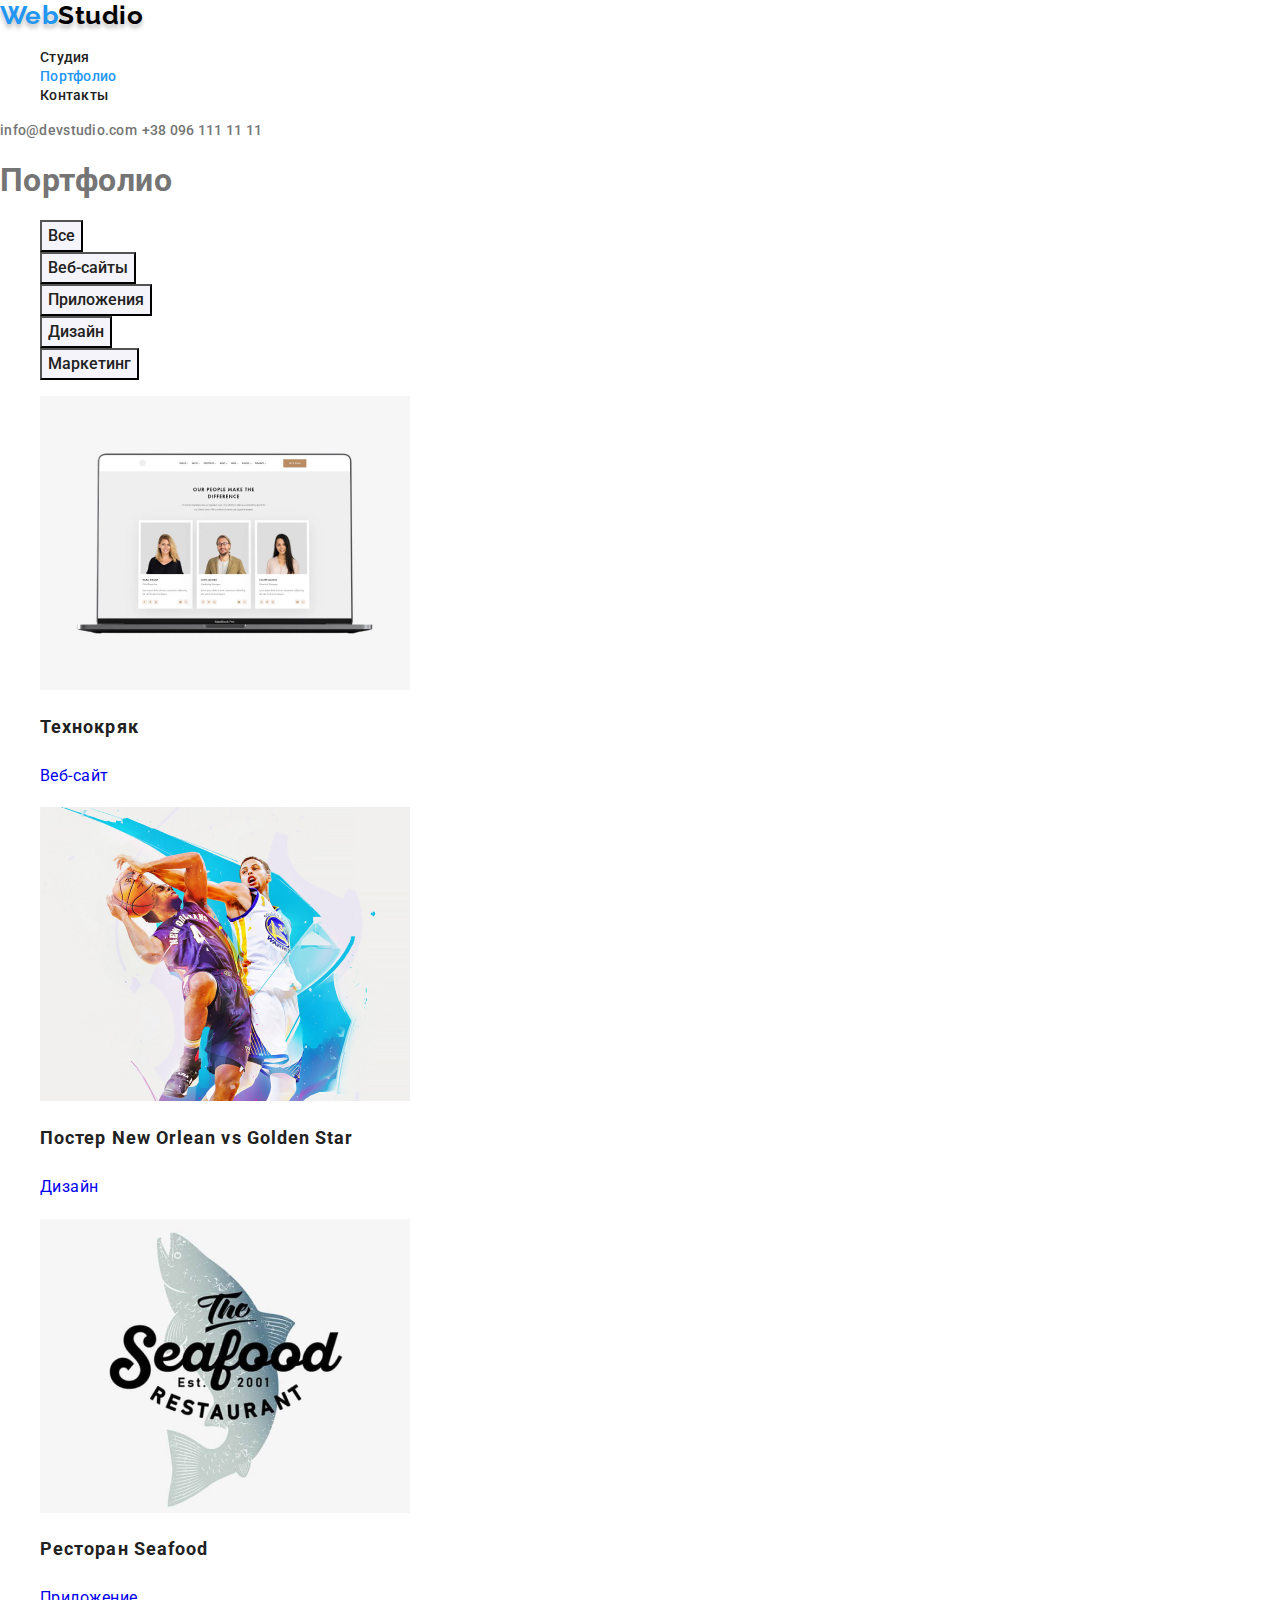
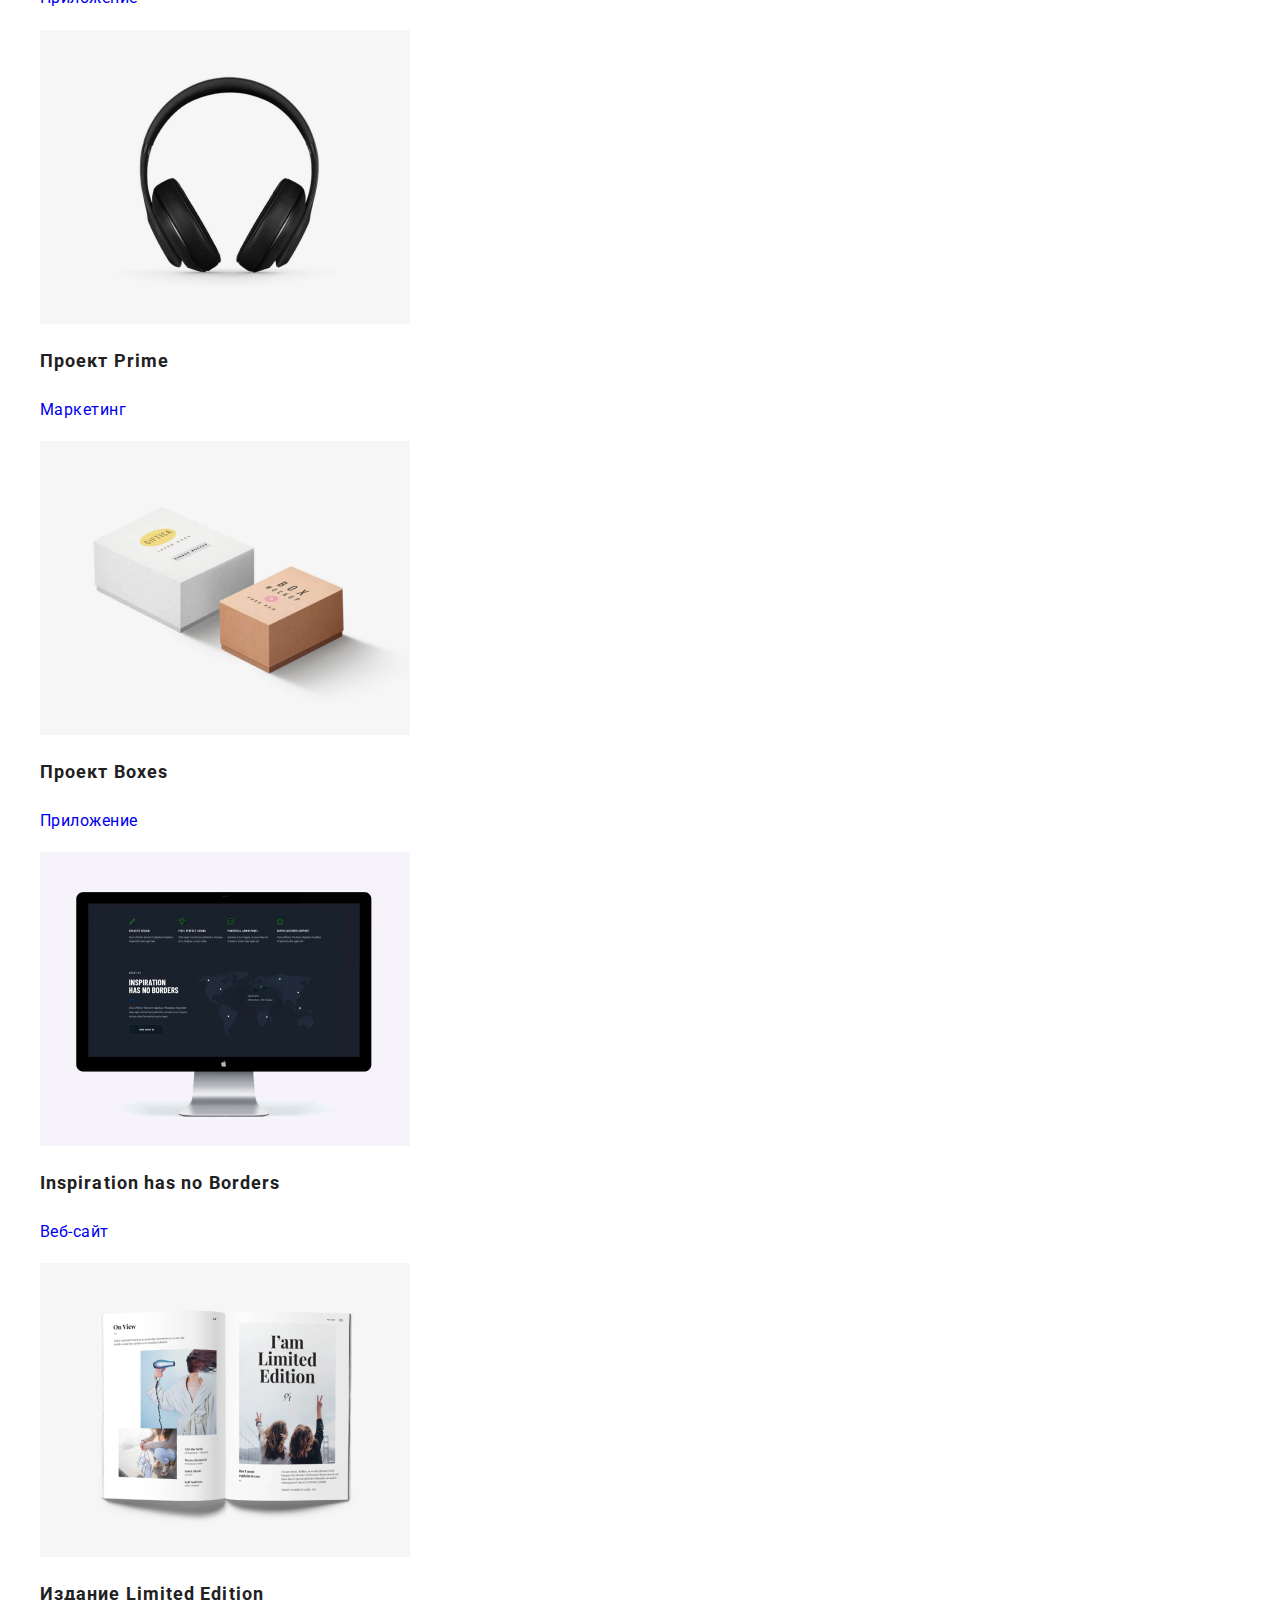
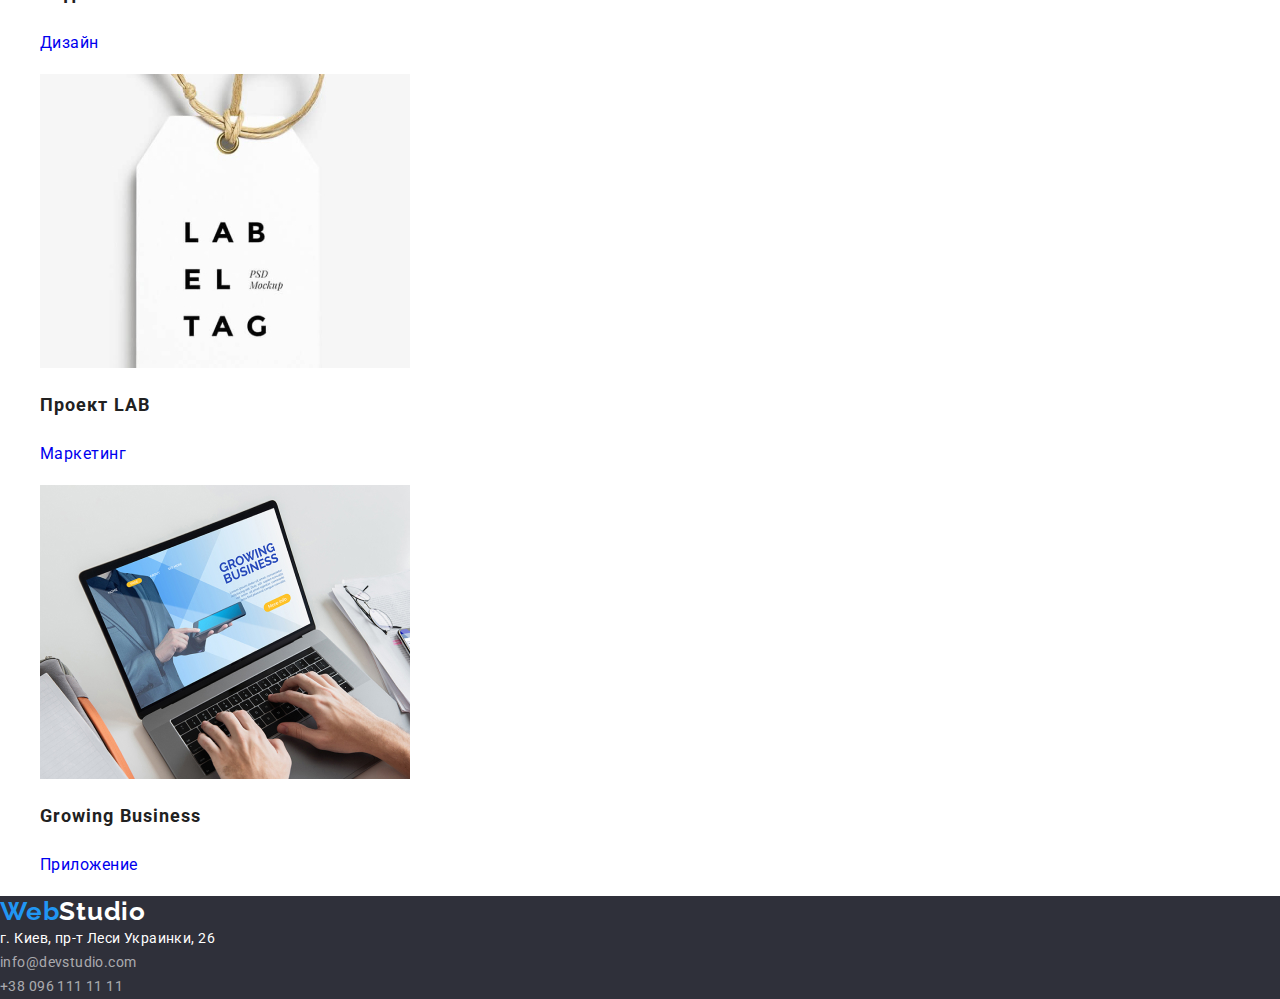
==== portfolio.html @ 063b1f9f "Переносить файли та зображення з попередньої роботи" ====
<!DOCTYPE html>
<html lang="ru">
  <head>
    <meta charset="UTF-8">
    <meta name="viewport" content="width=device-width, initial-scale=1.0">
    <title>Сайт</title>
    <link rel="stylesheet" href="https://cdnjs.cloudflare.com/ajax/libs/modern-normalize/1.0.0/modern-normalize.min.css">
    <link rel="preconnect" href="https://fonts.gstatic.com">
    <link href="https://fonts.googleapis.com/css2?family=Raleway:wght@700&family=Roboto:wght@400;500;700;900&display=swap" rel="stylesheet">
    <link rel="stylesheet" href="./css/style.css">
  </head>

  <body>

      <!-- Шапка сайта -->
    <header>
      <nav class="nav"> 
        <a class="logo-nav" lang="en" href="./index.html"><span class="logo-web">Web</span>Studio</a>
        <ul>
          <li><a class="nav-link" href="./index.html">Студия</a></li>
          <li><a class="nav-link current" href="./portfolio.html" >Портфолио</a></li>
          <li><a class="nav-link" href="#">Контакты</a></li>
        </ul>
      </nav>
      <a class="contacts-header" href="mailto:info@devstudio.com">info@devstudio.com</a>
      <a class="contacts-header" href="tel:+380961111111">+38 096 111 11 11</a>
    </header>

    <main>
        <!-- Портфолио -->
      <section class="portfolio">
        <h1>Портфолио</h1>
        <ul>
          <li><button class="button" type="button">Все</button></li>
          <li><button class="button" type="button">Веб-сайты</button></li>
          <li><button class="button" type="button">Приложения</button></li>
          <li><button class="button" type="button">Дизайн</button></li>
          <li><button class="button" type="button">Маркетинг</button></li>
        </ul>
        <ul>
          <li>
            <a href="#">
              <img src="./images/portfolio1.jpg" alt="Ноутбук с открытой страницей в браузере" width="370">
              <h2 class="portfolio-title">Технокряк</h2>
              <p class="portfolio-text">Веб-сайт</p>
            </a>
          </li>
          <li>
            <a href="#">
              <img src="./images/portfolio2.jpg" alt="Два баскетболиста с мячом в момент игры" width="370">
              <h2 class="portfolio-title">Постер New Orlean vs Golden Star</h2>
              <p class="portfolio-text">Дизайн</p>
            </a>
          </li>
          <li>
            <a href="#">
              <img src="./images/portfolio3.jpg" alt="Логотип ресторана с изображением рыбы и названия" width="370">
              <h2 class="portfolio-title">Ресторан Seafood</h2>
              <p class="portfolio-text">Приложение</p>
            </a>
          </li>
          <li>
            <a href="#">
              <img src="./images/portfolio4.jpg" alt="Чёрные наушники" width="370">
              <h2 class="portfolio-title">Проект Prime</h2>
              <p class="portfolio-text">Маркетинг</p>
            </a>
          </li>
          <li>
            <a href="#">
              <img src="./images/portfolio5.jpg" alt="Белая и розовая коробки" width="370">
              <h2 class="portfolio-title">Проект Boxes</h2>
              <p class="portfolio-text">Приложение</p>
            </a>
          </li>
          <li>
            <a href="#">
              <img src="./images/portfolio6.jpg" alt="Монитор с изображением карты мира" width="370">
              <h2 class="portfolio-title">Inspiration has no Borders</h2>
              <p class="portfolio-text">Веб-сайт</p>
            </a>
          </li>
          <li>
            <a href="#">
              <img src="./images/portfolio7.jpg" alt="Открытый журнал с текстом и фотографиями" width="370">
              <h2 class="portfolio-title">Издание Limited Edition</h2>
              <p class="portfolio-text">Дизайн</p>
            </a>
          </li>
          <li>
            <a href="#">
              <img src="./images/portfolio8.jpg" alt="Бирка с надписью" width="370">
              <h2 class="portfolio-title">Проект LAB</h2>
              <p class="portfolio-text">Маркетинг</p>
            </a>
          </li>
          <li>
            <a href="#">
              <img src="./images/portfolio9.jpg" alt="Человек печатает на клавиатуре ноутбука" width="370">
              <h2 class="portfolio-title">Growing Business</h2>
              <p class="portfolio-text">Приложение</p>
            </a>
          </li>
        </ul>
      </section>

    </main>

    <!-- Футер -->
    <footer class="footer">
      <a class="logo-footer" lang="en" href="./index.html"><span class="logo-web">Web</span>Studio</a>
        <address class="address-footer">
          <span class="home-address">г. Киев, пр-т Леси Украинки, 26</span> <br />
            <a class="link-footer" href="mailto:info@devstudio.com">info@devstudio.com</a> <br />
            <a class="link-footer" href="tel:+380961111111">+38 096 111 11 11</a>
        </address>
    </footer>

  </body>
</html>
---- css/style.css ----
:root {
  --main-text-color: #757575;
  --secondary-text-color: #212121;
  --accent-color: #2196F3;
  --primary-white-color: #ffffff;
  --dark-bg-color: #2F303A;
  --middle-bg-color: #F5F4FA;
  --main-font-weight: 700;
  --secondary-font-weight: 400;
}

body {
  font-weight: var(--main-font-weight);
  background-color: var(--primary-white-color);
  color: var(--main-text-color);
  font-family: 'Roboto', sans-serif;
  line-height: 1.19;
  letter-spacing: 0.03em;
}

a {
  text-decoration: none;
}

ul {
  list-style-type: none; 
}
 
/* Header */
.logo-nav {
  font-family: 'Raleway', sans-serif;
  color: #000000;
  font-size: 26px;
  text-shadow: 0px 4px 4px rgba(0, 0, 0, 0.25); 
}

.logo-web {
  color: var(--accent-color);
}

.nav-link {
  color: var(--secondary-text-color);
  font-weight: 500;
  font-size: 14px;
  line-height: 1.14;
  letter-spacing: 0.02em;
}

.nav-link:hover,
.nav-link:focus {
  color: var(--accent-color);
}

.nav-link.current {
  color: var(--accent-color);
}

.contacts-header {
  font-style: normal;
  font-weight: 500;
  font-size: 14px;
  line-height: 1.14;
  letter-spacing: 0.02em;
  color: inherit;
}

.contacts-header:hover,
.contacts-header:focus,
.contacts-header:active {
  color: var(--accent-color);  
}

.hero {
  background-color: var(--dark-bg-color);
}

.hero-title {
  color: var(--primary-white-color);
  font-weight: 900;
  font-size: 44px;
  line-height: 1.36;
  letter-spacing: 0.06em;
  text-align: center;
  text-transform: uppercase;
}

.hero-button {
  font-family: inherit;
  color: var(--primary-white-color);
  background: var(--accent-color);
  box-shadow: 0px 4px 4px rgba(0, 0, 0, 0.15);
  border-radius: 4px;
  font-size: 16px;
  text-align: center;
  line-height: 1.88;
  letter-spacing: 0.06em;
}

/* Features section*/ 
.features-title {
  color: var(--secondary-text-color);
  font-size: 14px;
  line-height: 1.14;
  text-transform: uppercase;
}

.features-text {
  font-weight: var(--secondary-font-weight);
  font-size: 14px;
  line-height: 1.71;
}

/* Work section*/
.work-title {
  color: var(--secondary-text-color);
  font-size: 36px;
  line-height: 1.17;
  text-align: center;
}

/* Team section */
.team {
  background-color: var(--middle-bg-color);
}

.team-title {
  color: var(--secondary-text-color);
  font-size: 36px;
  line-height: 1.17;
  text-align: center;
}

.team-name {
  color: var(--secondary-text-color);
  font-weight: 500;
  font-size: 16px;
}

.team-description {
  font-weight: var(--secondary-font-weight);
  font-size: 16px;
}

/* Footer */
.footer {
  background-color: var(--dark-bg-color);
}

.logo-footer {
  font-family: 'Raleway', sans-serif;
  color: var(--primary-white-color);
  font-size: 26px;
  letter-spacing: 0.03em;
} 

.address-footer {
  font-weight: var(--secondary-font-weight);
  font-size: 14px;
  line-height: 1.71;
  letter-spacing: 0.03em;
  font-style: normal;
}

.home-address {
  color: var(--primary-white-color);
}

.link-footer {
  color: rgba(255, 255, 255, 0.6);
}

/* Button */

.button {
  color: var(--secondary-text-color);
  background-color: var(--middle-bg-color);
  font-family: inherit;
  font-weight: 500;
  font-size: 16px;
  line-height: 1.63;
  text-align: center;
}

.button:hover,
.button:focus {
  color: var(--primary-white-color);
  background-color: var(--accent-color);
}

/* Portfolio page */
.portfolio-title {
  color: var(--secondary-text-color);
  font-size: 18px;
  line-height: 2;
  letter-spacing: 0.06em;
}

.portfolio-text {
  font-weight: var(--secondary-font-weight);
  font-size: 16px;
  line-height: 1.88;
}
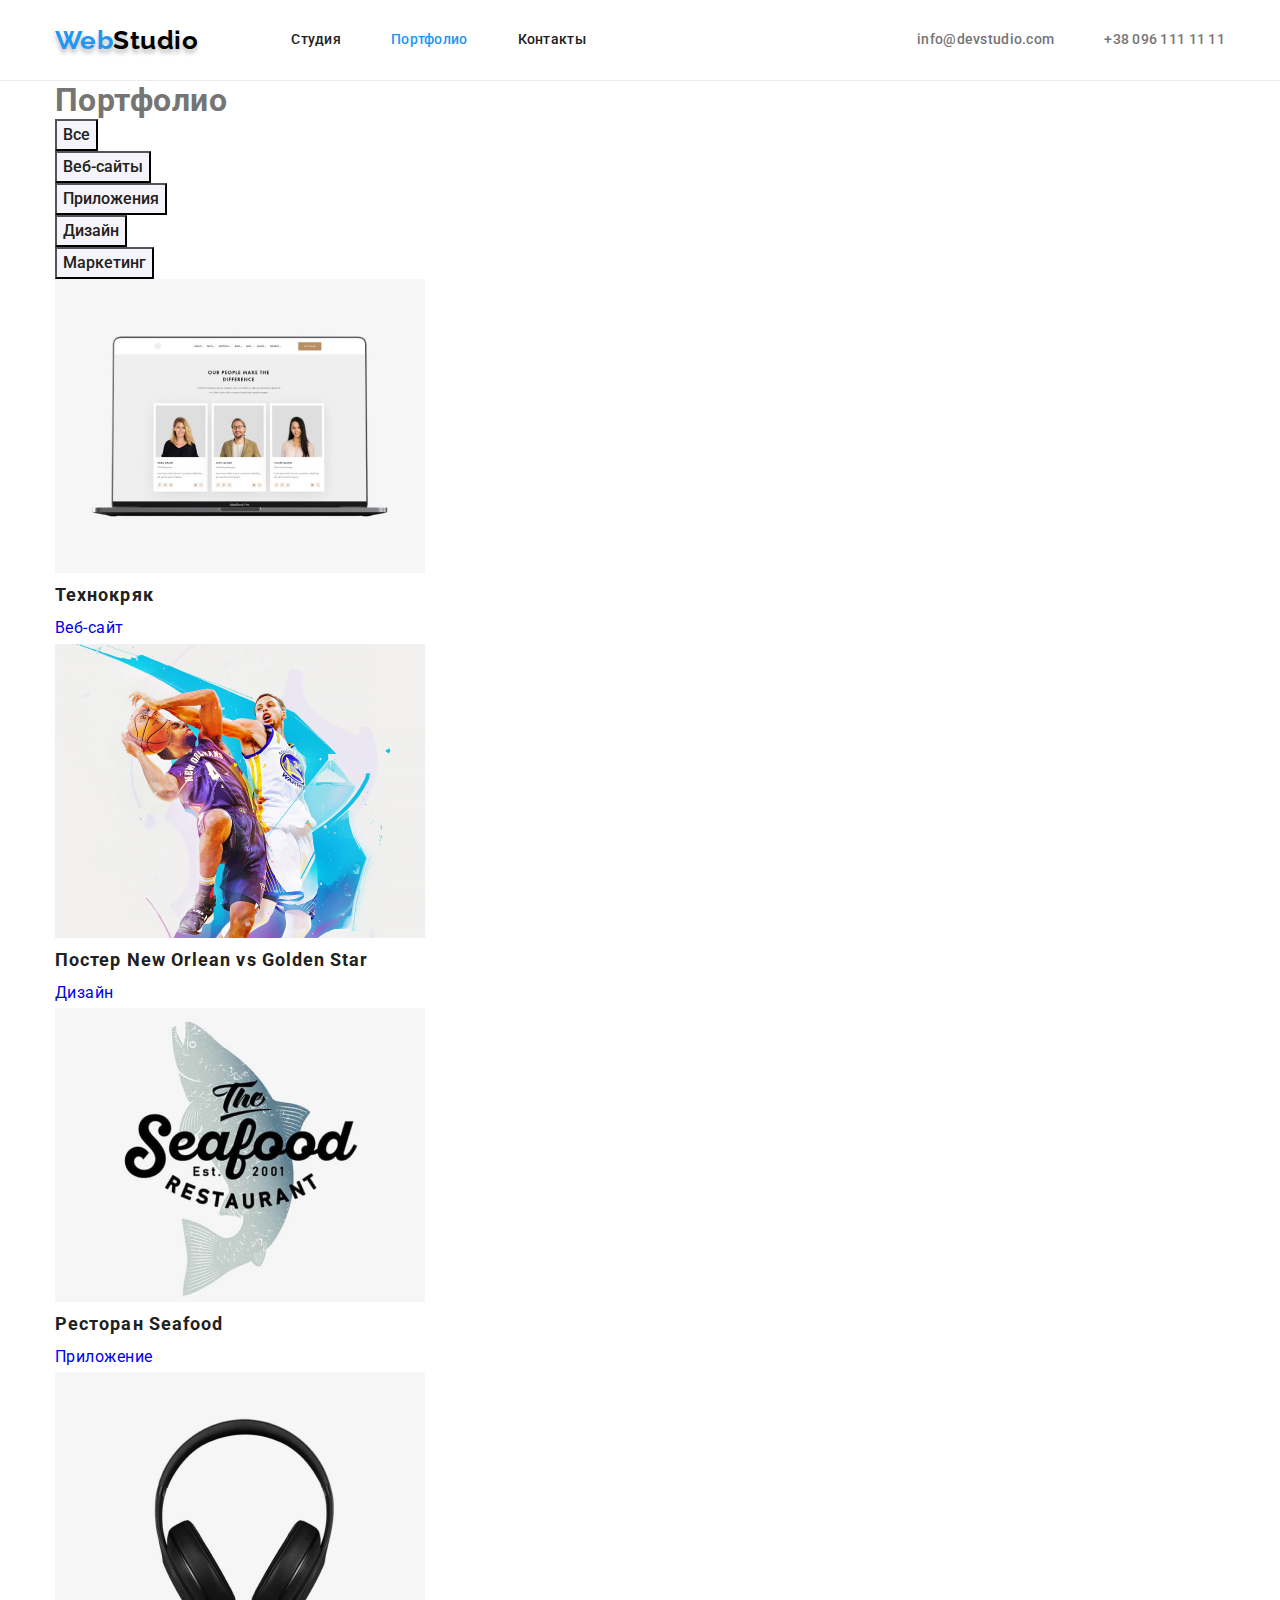
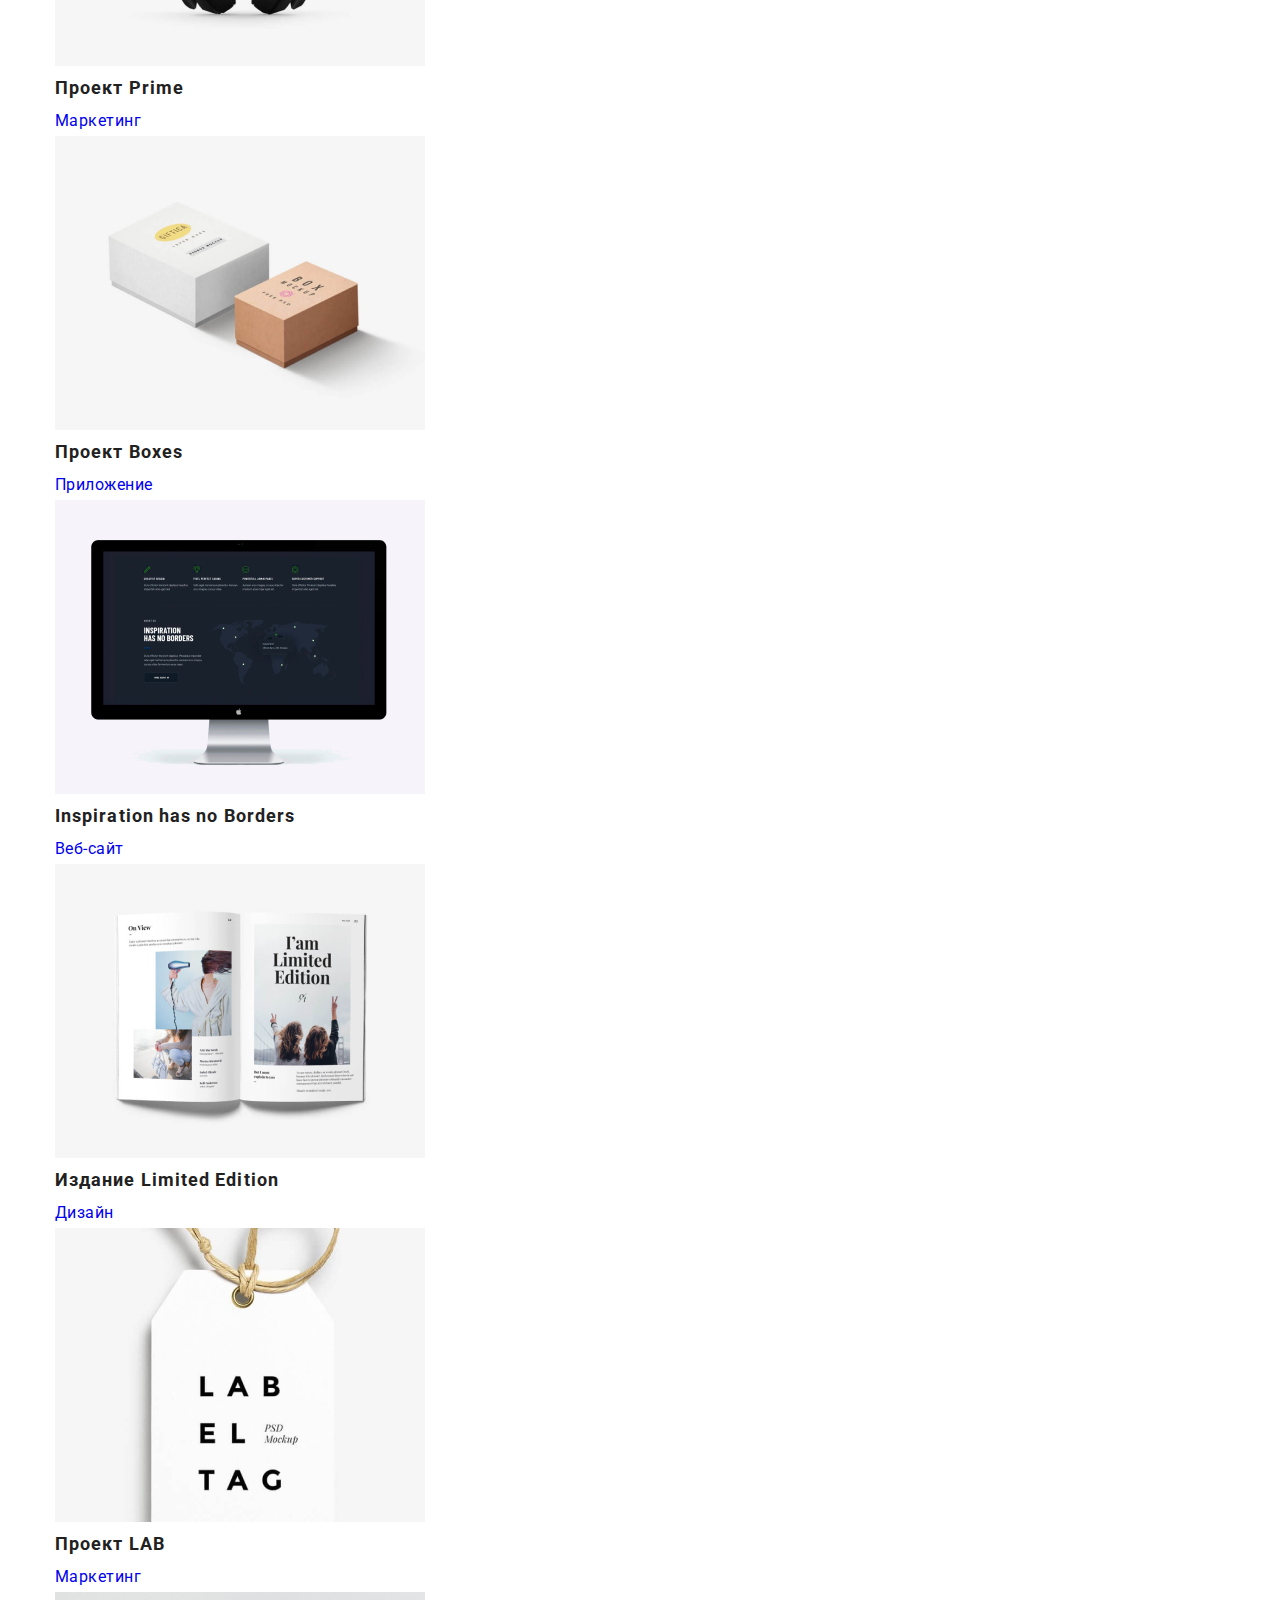
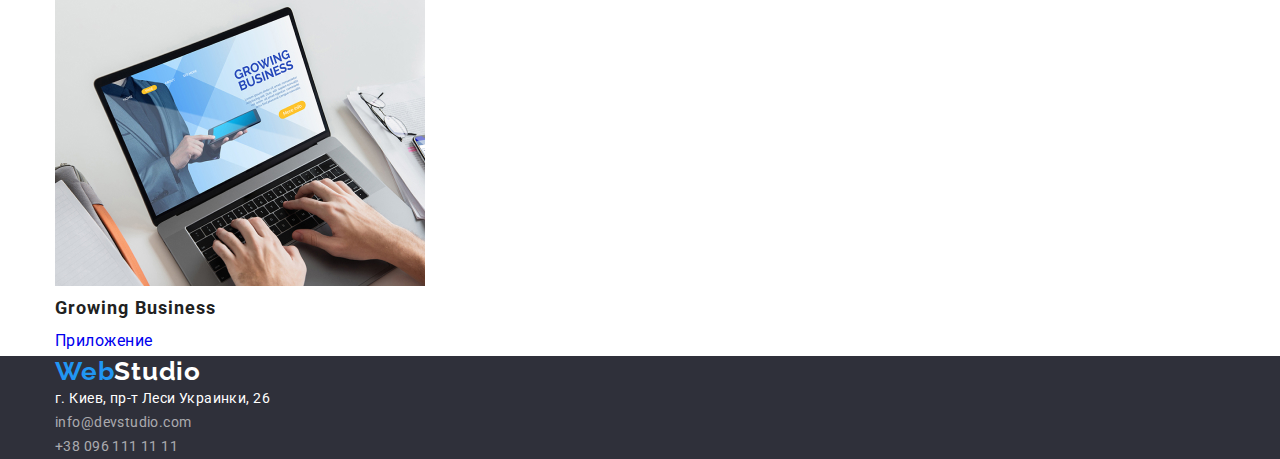
==== commit b4932666: "Додає форматування хедеру і hero" ====
--- a/portfolio.html
+++ b/portfolio.html
@@ -14,106 +14,112 @@
 
       <!-- Шапка сайта -->
     <header>
-      <nav class="nav"> 
-        <a class="logo-nav" lang="en" href="./index.html"><span class="logo-web">Web</span>Studio</a>
-        <ul>
-          <li><a class="nav-link" href="./index.html">Студия</a></li>
-          <li><a class="nav-link current" href="./portfolio.html" >Портфолио</a></li>
-          <li><a class="nav-link" href="#">Контакты</a></li>
-        </ul>
-      </nav>
-      <a class="contacts-header" href="mailto:info@devstudio.com">info@devstudio.com</a>
-      <a class="contacts-header" href="tel:+380961111111">+38 096 111 11 11</a>
+      <div class="container header">
+        <nav class="nav"> 
+          <a class="logo-nav" lang="en" href="./index.html"><span class="logo-web">Web</span>Studio</a>
+          <ul class="nav-list list">
+            <li><a class="nav-link" href="./index.html">Студия</a></li>
+            <li><a class="nav-link current" href="./portfolio.html" >Портфолио</a></li>
+            <li><a class="nav-link" href="#">Контакты</a></li>
+          </ul>
+        </nav>
+        <a class="contacts-header mail" href="mailto:info@devstudio.com">info@devstudio.com</a>
+        <a class="contacts-header tel" href="tel:+380961111111">+38 096 111 11 11</a>
+      </div>
     </header>
 
     <main>
         <!-- Портфолио -->
       <section class="portfolio">
-        <h1>Портфолио</h1>
-        <ul>
-          <li><button class="button" type="button">Все</button></li>
-          <li><button class="button" type="button">Веб-сайты</button></li>
-          <li><button class="button" type="button">Приложения</button></li>
-          <li><button class="button" type="button">Дизайн</button></li>
-          <li><button class="button" type="button">Маркетинг</button></li>
-        </ul>
-        <ul>
-          <li>
-            <a href="#">
-              <img src="./images/portfolio1.jpg" alt="Ноутбук с открытой страницей в браузере" width="370">
-              <h2 class="portfolio-title">Технокряк</h2>
-              <p class="portfolio-text">Веб-сайт</p>
-            </a>
-          </li>
-          <li>
-            <a href="#">
-              <img src="./images/portfolio2.jpg" alt="Два баскетболиста с мячом в момент игры" width="370">
-              <h2 class="portfolio-title">Постер New Orlean vs Golden Star</h2>
-              <p class="portfolio-text">Дизайн</p>
-            </a>
-          </li>
-          <li>
-            <a href="#">
-              <img src="./images/portfolio3.jpg" alt="Логотип ресторана с изображением рыбы и названия" width="370">
-              <h2 class="portfolio-title">Ресторан Seafood</h2>
-              <p class="portfolio-text">Приложение</p>
-            </a>
-          </li>
-          <li>
-            <a href="#">
-              <img src="./images/portfolio4.jpg" alt="Чёрные наушники" width="370">
-              <h2 class="portfolio-title">Проект Prime</h2>
-              <p class="portfolio-text">Маркетинг</p>
-            </a>
-          </li>
-          <li>
-            <a href="#">
-              <img src="./images/portfolio5.jpg" alt="Белая и розовая коробки" width="370">
-              <h2 class="portfolio-title">Проект Boxes</h2>
-              <p class="portfolio-text">Приложение</p>
-            </a>
-          </li>
-          <li>
-            <a href="#">
-              <img src="./images/portfolio6.jpg" alt="Монитор с изображением карты мира" width="370">
-              <h2 class="portfolio-title">Inspiration has no Borders</h2>
-              <p class="portfolio-text">Веб-сайт</p>
-            </a>
-          </li>
-          <li>
-            <a href="#">
-              <img src="./images/portfolio7.jpg" alt="Открытый журнал с текстом и фотографиями" width="370">
-              <h2 class="portfolio-title">Издание Limited Edition</h2>
-              <p class="portfolio-text">Дизайн</p>
-            </a>
-          </li>
-          <li>
-            <a href="#">
-              <img src="./images/portfolio8.jpg" alt="Бирка с надписью" width="370">
-              <h2 class="portfolio-title">Проект LAB</h2>
-              <p class="portfolio-text">Маркетинг</p>
-            </a>
-          </li>
-          <li>
-            <a href="#">
-              <img src="./images/portfolio9.jpg" alt="Человек печатает на клавиатуре ноутбука" width="370">
-              <h2 class="portfolio-title">Growing Business</h2>
-              <p class="portfolio-text">Приложение</p>
-            </a>
-          </li>
-        </ul>
+        <div class="container">
+          <h1>Портфолио</h1>
+          <ul class="list">
+            <li><button class="button" type="button">Все</button></li>
+            <li><button class="button" type="button">Веб-сайты</button></li>
+            <li><button class="button" type="button">Приложения</button></li>
+            <li><button class="button" type="button">Дизайн</button></li>
+            <li><button class="button" type="button">Маркетинг</button></li>
+          </ul>
+          <ul class="list">
+            <li>
+              <a href="#">
+                <img src="./images/portfolio1.jpg" alt="Ноутбук с открытой страницей в браузере" width="370">
+                <h2 class="portfolio-title">Технокряк</h2>
+                <p class="portfolio-text">Веб-сайт</p>
+              </a>
+            </li>
+            <li>
+              <a href="#">
+                <img src="./images/portfolio2.jpg" alt="Два баскетболиста с мячом в момент игры" width="370">
+                <h2 class="portfolio-title">Постер New Orlean vs Golden Star</h2>
+                <p class="portfolio-text">Дизайн</p>
+              </a>
+            </li>
+            <li>
+              <a href="#">
+                <img src="./images/portfolio3.jpg" alt="Логотип ресторана с изображением рыбы и названия" width="370">
+                <h2 class="portfolio-title">Ресторан Seafood</h2>
+                <p class="portfolio-text">Приложение</p>
+              </a>
+            </li>
+            <li>
+              <a href="#">
+                <img src="./images/portfolio4.jpg" alt="Чёрные наушники" width="370">
+                <h2 class="portfolio-title">Проект Prime</h2>
+                <p class="portfolio-text">Маркетинг</p>
+              </a>
+            </li>
+            <li>
+              <a href="#">
+                <img src="./images/portfolio5.jpg" alt="Белая и розовая коробки" width="370">
+                <h2 class="portfolio-title">Проект Boxes</h2>
+                <p class="portfolio-text">Приложение</p>
+              </a>
+            </li>
+            <li>
+              <a href="#">
+                <img src="./images/portfolio6.jpg" alt="Монитор с изображением карты мира" width="370">
+                <h2 class="portfolio-title">Inspiration has no Borders</h2>
+                <p class="portfolio-text">Веб-сайт</p>
+              </a>
+            </li>
+            <li>
+              <a href="#">
+                <img src="./images/portfolio7.jpg" alt="Открытый журнал с текстом и фотографиями" width="370">
+                <h2 class="portfolio-title">Издание Limited Edition</h2>
+                <p class="portfolio-text">Дизайн</p>
+              </a>
+            </li>
+            <li>
+              <a href="#">
+                <img src="./images/portfolio8.jpg" alt="Бирка с надписью" width="370">
+                <h2 class="portfolio-title">Проект LAB</h2>
+                <p class="portfolio-text">Маркетинг</p>
+              </a>
+            </li>
+            <li>
+              <a href="#">
+                <img src="./images/portfolio9.jpg" alt="Человек печатает на клавиатуре ноутбука" width="370">
+                <h2 class="portfolio-title">Growing Business</h2>
+                <p class="portfolio-text">Приложение</p>
+              </a>
+            </li>
+          </ul>
+        </div>
       </section>
 
     </main>
 
     <!-- Футер -->
     <footer class="footer">
-      <a class="logo-footer" lang="en" href="./index.html"><span class="logo-web">Web</span>Studio</a>
+      <div class="container">
+        <a class="logo-footer" lang="en" href="./index.html"><span class="logo-web">Web</span>Studio</a>
         <address class="address-footer">
           <span class="home-address">г. Киев, пр-т Леси Украинки, 26</span> <br />
             <a class="link-footer" href="mailto:info@devstudio.com">info@devstudio.com</a> <br />
             <a class="link-footer" href="tel:+380961111111">+38 096 111 11 11</a>
         </address>
+      </div>
     </footer>
 
   </body>
--- a/css/style.css
+++ b/css/style.css
@@ -1,3 +1,12 @@
+html {
+  box-sizing: border-box;
+}
+
+*,
+*::before,
+*::after {
+  box-sizing: inherit;
+}
 
 :root {
   --main-text-color: #757575;
@@ -11,6 +20,7 @@
 }
 
 body {
+  margin: 0;
   font-weight: var(--main-font-weight);
   background-color: var(--primary-white-color);
   color: var(--main-text-color);
@@ -23,16 +33,47 @@
   text-decoration: none;
 }
 
-ul {
-  list-style-type: none; 
+.list {
+  list-style-type: none;
+  padding-left: 0;
+  margin-top: 0;
+  margin-bottom: 0; 
+}
+
+p,
+h1,
+h2,
+h3 {
+  margin-top: 0;
+  margin-bottom: 0;
+}
+
+.container {
+  width: 1200px;
+  padding-left: 15px;
+  padding-right: 15px;
+  margin: 0 auto;
 }
  
 /* Header */
+.nav,
+.container.header {
+  display: flex;
+  align-items: center;
+}
+
+header {
+  border-bottom: 1px;
+  border-bottom-style: solid;
+  border-bottom-color: #ECECEC;
+}
+
 .logo-nav {
   font-family: 'Raleway', sans-serif;
   color: #000000;
   font-size: 26px;
-  text-shadow: 0px 4px 4px rgba(0, 0, 0, 0.25); 
+  text-shadow: 0px 4px 4px rgba(0, 0, 0, 0.25);
+  margin-right: 93px; 
 }
 
 .logo-web {
@@ -45,6 +86,12 @@
   font-size: 14px;
   line-height: 1.14;
   letter-spacing: 0.02em;
+  display: block;
+  padding: 32px 0;
+}
+
+.nav-list li:not(:last-child) {
+  margin-right: 50px;
 }
 
 .nav-link:hover,
@@ -56,7 +103,17 @@
   color: var(--accent-color);
 }
 
+.nav-list {
+  display: flex;
+}
+
+.contacts-header.mail{
+  margin-right: 50px;
+  margin-left: auto;
+}
+
 .contacts-header {
+  display: inline-block;
   font-style: normal;
   font-weight: 500;
   font-size: 14px;
@@ -73,28 +130,44 @@
 
 .hero {
   background-color: var(--dark-bg-color);
+  text-align: center;
+  padding: 200px 0;
 }
 
 .hero-title {
+  width: 696px;
+  margin: 0 auto 30px;
   color: var(--primary-white-color);
   font-weight: 900;
   font-size: 44px;
   line-height: 1.36;
   letter-spacing: 0.06em;
-  text-align: center;
   text-transform: uppercase;
 }
 
 .hero-button {
+  display: inline-block;
+  padding: 10px 32px;
+  min-width: 200px;
+  border-radius: 4px;
   font-family: inherit;
+  border-style: none;
+
   color: var(--primary-white-color);
   background: var(--accent-color);
   box-shadow: 0px 4px 4px rgba(0, 0, 0, 0.15);
-  border-radius: 4px;
-  font-size: 16px;
-  text-align: center;
+  
+  font-size: 16px;
   line-height: 1.88;
   letter-spacing: 0.06em;
+}
+
+.visually-hidden {
+  position: absolute;
+  clip: rect(0 0 0 0);
+  width: 1px;
+  height: 1px;
+  margin: -1px;
 }
 
 /* Features section*/ 
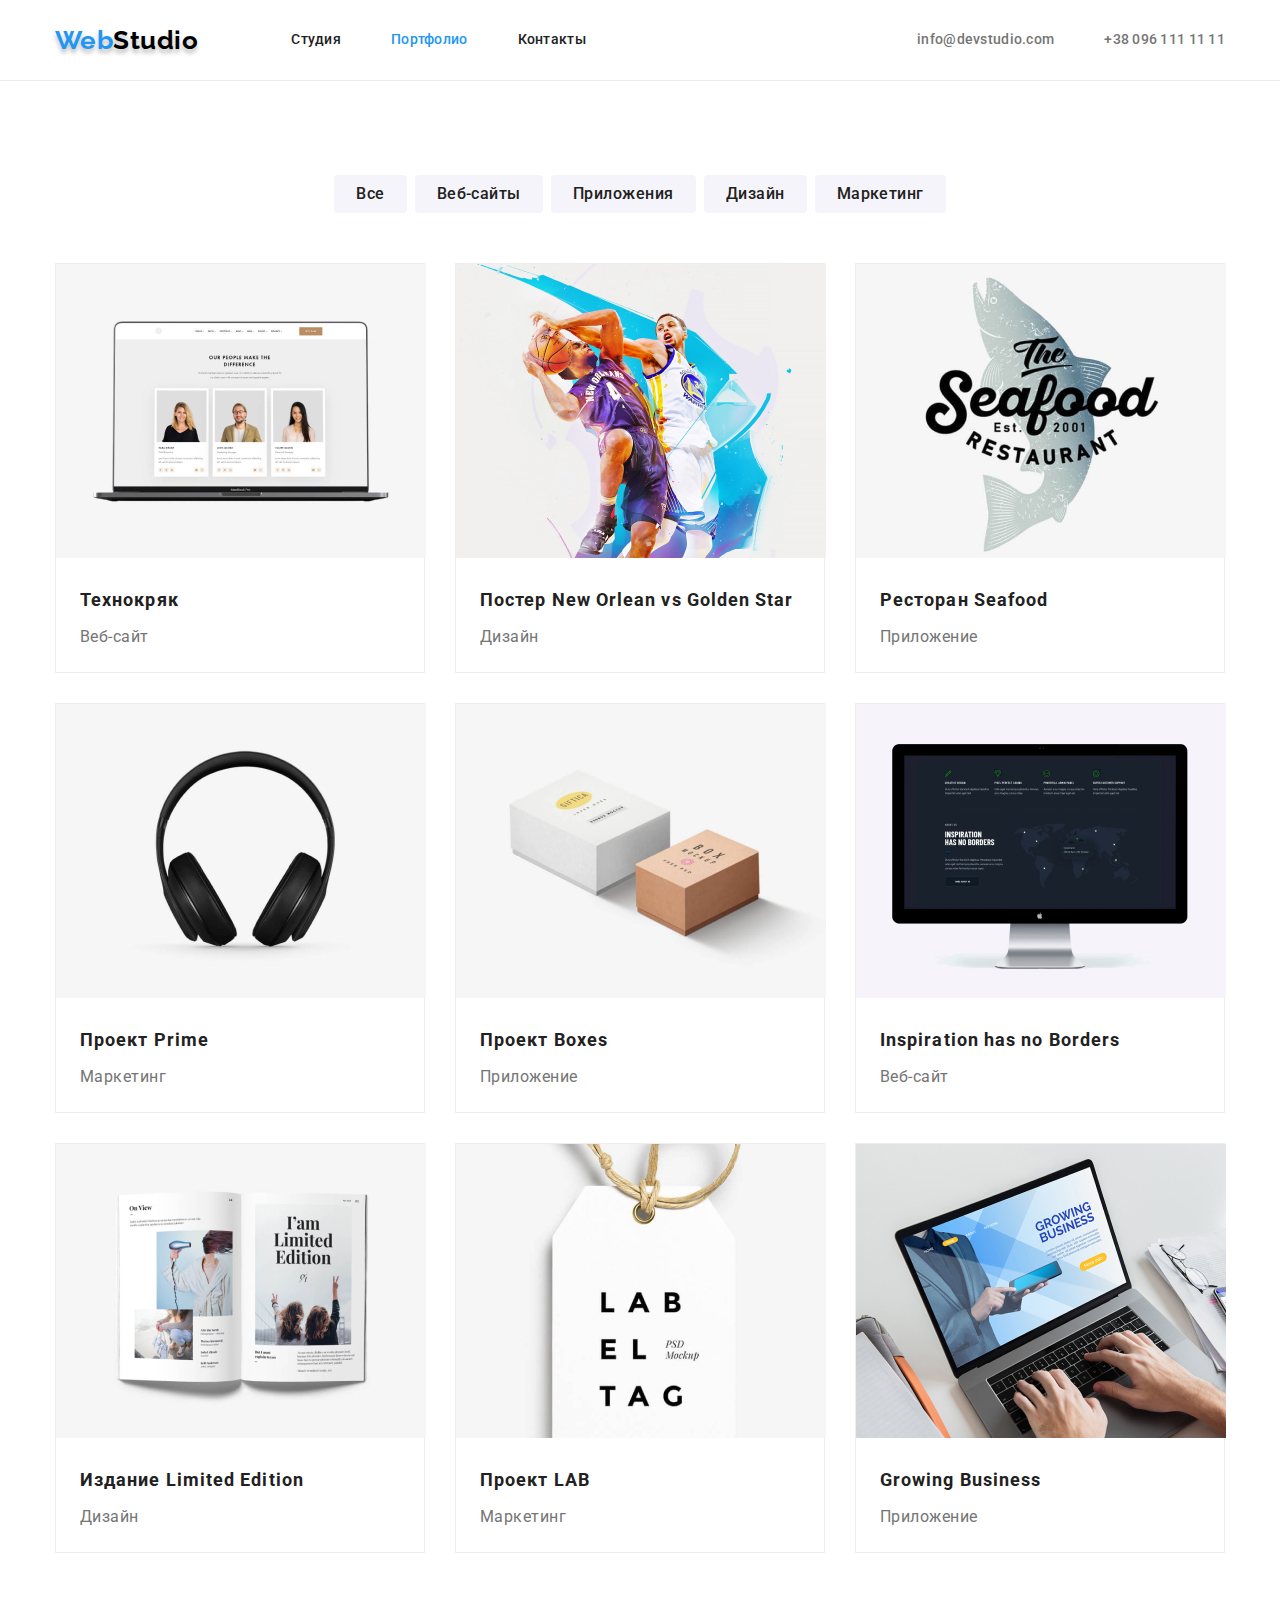
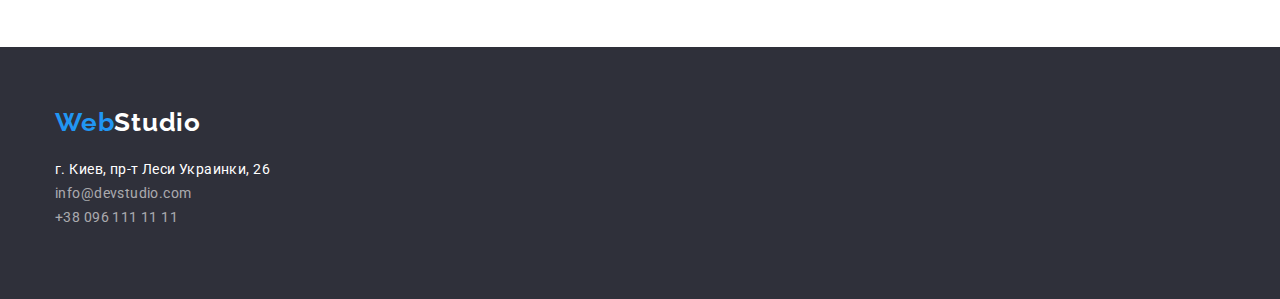
==== commit 7473f367: "Додає оформлення сторінок" ====
--- a/portfolio.html
+++ b/portfolio.html
@@ -32,15 +32,15 @@
         <!-- Портфолио -->
       <section class="portfolio">
         <div class="container">
-          <h1>Портфолио</h1>
-          <ul class="list">
+          <h1 class="visually-hidden">Портфолио</h1>
+          <ul class="list buttons-list">
             <li><button class="button" type="button">Все</button></li>
             <li><button class="button" type="button">Веб-сайты</button></li>
             <li><button class="button" type="button">Приложения</button></li>
             <li><button class="button" type="button">Дизайн</button></li>
             <li><button class="button" type="button">Маркетинг</button></li>
           </ul>
-          <ul class="list">
+          <ul class="list portfolio-list">
             <li>
               <a href="#">
                 <img src="./images/portfolio1.jpg" alt="Ноутбук с открытой страницей в браузере" width="370">
--- a/css/style.css
+++ b/css/style.css
@@ -160,8 +160,10 @@
   font-size: 16px;
   line-height: 1.88;
   letter-spacing: 0.06em;
-}
-
+  cursor: pointer;
+}
+
+/* Features section*/
 .visually-hidden {
   position: absolute;
   clip: rect(0 0 0 0);
@@ -169,14 +171,34 @@
   height: 1px;
   margin: -1px;
 }
-
-/* Features section*/ 
+.features>.container {
+  padding-top: 94px;
+  padding-bottom: 94px;
+}
+
+.features-list {
+  display: flex;
+  align-items: center;
+}
+
+.features-list li {
+  width: 270px;
+  flex-basis: calc(100%/8-30px);
+  margin-right: 30px;
+}
+
+.features-list li:nth-child(4n) {
+  margin-right: 0;
+}
+
 .features-title {
   color: var(--secondary-text-color);
   font-size: 14px;
   line-height: 1.14;
   text-transform: uppercase;
-}
+  margin-bottom: 10px;
+}
+
 
 .features-text {
   font-weight: var(--secondary-font-weight);
@@ -190,6 +212,22 @@
   font-size: 36px;
   line-height: 1.17;
   text-align: center;
+  margin-bottom: 50px;
+}
+
+.work-section .list {
+  display: flex;
+  align-items: center;
+  margin-bottom: 94px;
+}
+
+.work-section li {
+  width: 370px;
+  margin-right: 30px;
+}
+ 
+.work-section li:nth-child(3n) {
+  margin-right: 0;
 }
 
 /* Team section */
@@ -197,27 +235,59 @@
   background-color: var(--middle-bg-color);
 }
 
+.team .container {
+  padding-top: 94px;
+  padding-bottom: 94px;
+}
+
 .team-title {
   color: var(--secondary-text-color);
   font-size: 36px;
   line-height: 1.17;
   text-align: center;
+  margin-bottom: 50px;
+}
+
+.team img {
+  margin-bottom: 30px;
 }
 
 .team-name {
   color: var(--secondary-text-color);
   font-weight: 500;
   font-size: 16px;
+  text-align: center;
+  margin-bottom: 10px;
 }
 
 .team-description {
   font-weight: var(--secondary-font-weight);
   font-size: 16px;
+  text-align: center;
+  margin-bottom: 30px;
+}
+
+.team .list {
+  display: flex;
+  align-items: center;
+}
+
+.team li {
+  width: 270px;
+  margin-right: 30px;
+  background-color: var(--primary-white-color);
+  border-radius: 0px 0px 4px 4px;
+}
+
+.team li:nth-child(4n) {
+  margin-right: 0;
 }
 
 /* Footer */
 .footer {
   background-color: var(--dark-bg-color);
+  padding-top: 60px;
+  padding-bottom: 60px;
 }
 
 .logo-footer {
@@ -225,6 +295,8 @@
   color: var(--primary-white-color);
   font-size: 26px;
   letter-spacing: 0.03em;
+  display: inline-block;
+  margin-bottom: 20px;
 } 
 
 .address-footer {
@@ -233,6 +305,7 @@
   line-height: 1.71;
   letter-spacing: 0.03em;
   font-style: normal;
+  height: 81px;
 }
 
 .home-address {
@@ -243,35 +316,82 @@
   color: rgba(255, 255, 255, 0.6);
 }
 
+
+/* Portfolio page */
 /* Button */
+.portfolio>.container {
+  padding-top: 94px;
+  padding-bottom: 94px;
+}
 
 .button {
   color: var(--secondary-text-color);
   background-color: var(--middle-bg-color);
-  font-family: inherit;
   font-weight: 500;
   font-size: 16px;
   line-height: 1.63;
-  text-align: center;
+  letter-spacing: 0.03em;
+  text-align: center;
+  display: inline-block;
+  border-style: none;
+  border-radius: 4px;
+  padding: 6px 22px;
+  cursor: pointer;
+}
+
+.buttons-list>li:not(:last-child) {
+  margin-right: 8px;
 }
 
 .button:hover,
 .button:focus {
   color: var(--primary-white-color);
   background-color: var(--accent-color);
-}
-
-/* Portfolio page */
+  box-shadow: 0px 3px 1px rgba(0, 0, 0, 0.1), 0px 1px 2px rgba(0, 0, 0, 0.08), 0px 2px 2px rgba(0, 0, 0, 0.12);
+}
+
+.portfolio .buttons-list {
+  display: flex;
+  margin: 0 auto 50px;
+  justify-content: center;
+}
+
+.portfolio-list {
+  display: flex;
+  flex-wrap: wrap;
+}
+
+.portfolio-list li {
+  border: 1px solid #EEEEEE;
+  width: 370px;
+  margin-right: 30px;
+  margin-bottom: 30px;
+}
+
+.portfolio-list li:nth-child(3n) {
+  margin-right: 0;
+}
+
+.portfolio-list li:nth-last-child(-n + 3) {
+  margin-bottom: 0;
+}
+
+.portfolio-list img {
+  margin-bottom: 20px;
+}
 .portfolio-title {
   color: var(--secondary-text-color);
   font-size: 18px;
   line-height: 2;
   letter-spacing: 0.06em;
+  margin: 0 24px 4px;
 }
 
 .portfolio-text {
   font-weight: var(--secondary-font-weight);
   font-size: 16px;
   line-height: 1.88;
-}
-
+  color: var(--main-text-color);
+  margin: 0 24px 20px;
+}
+
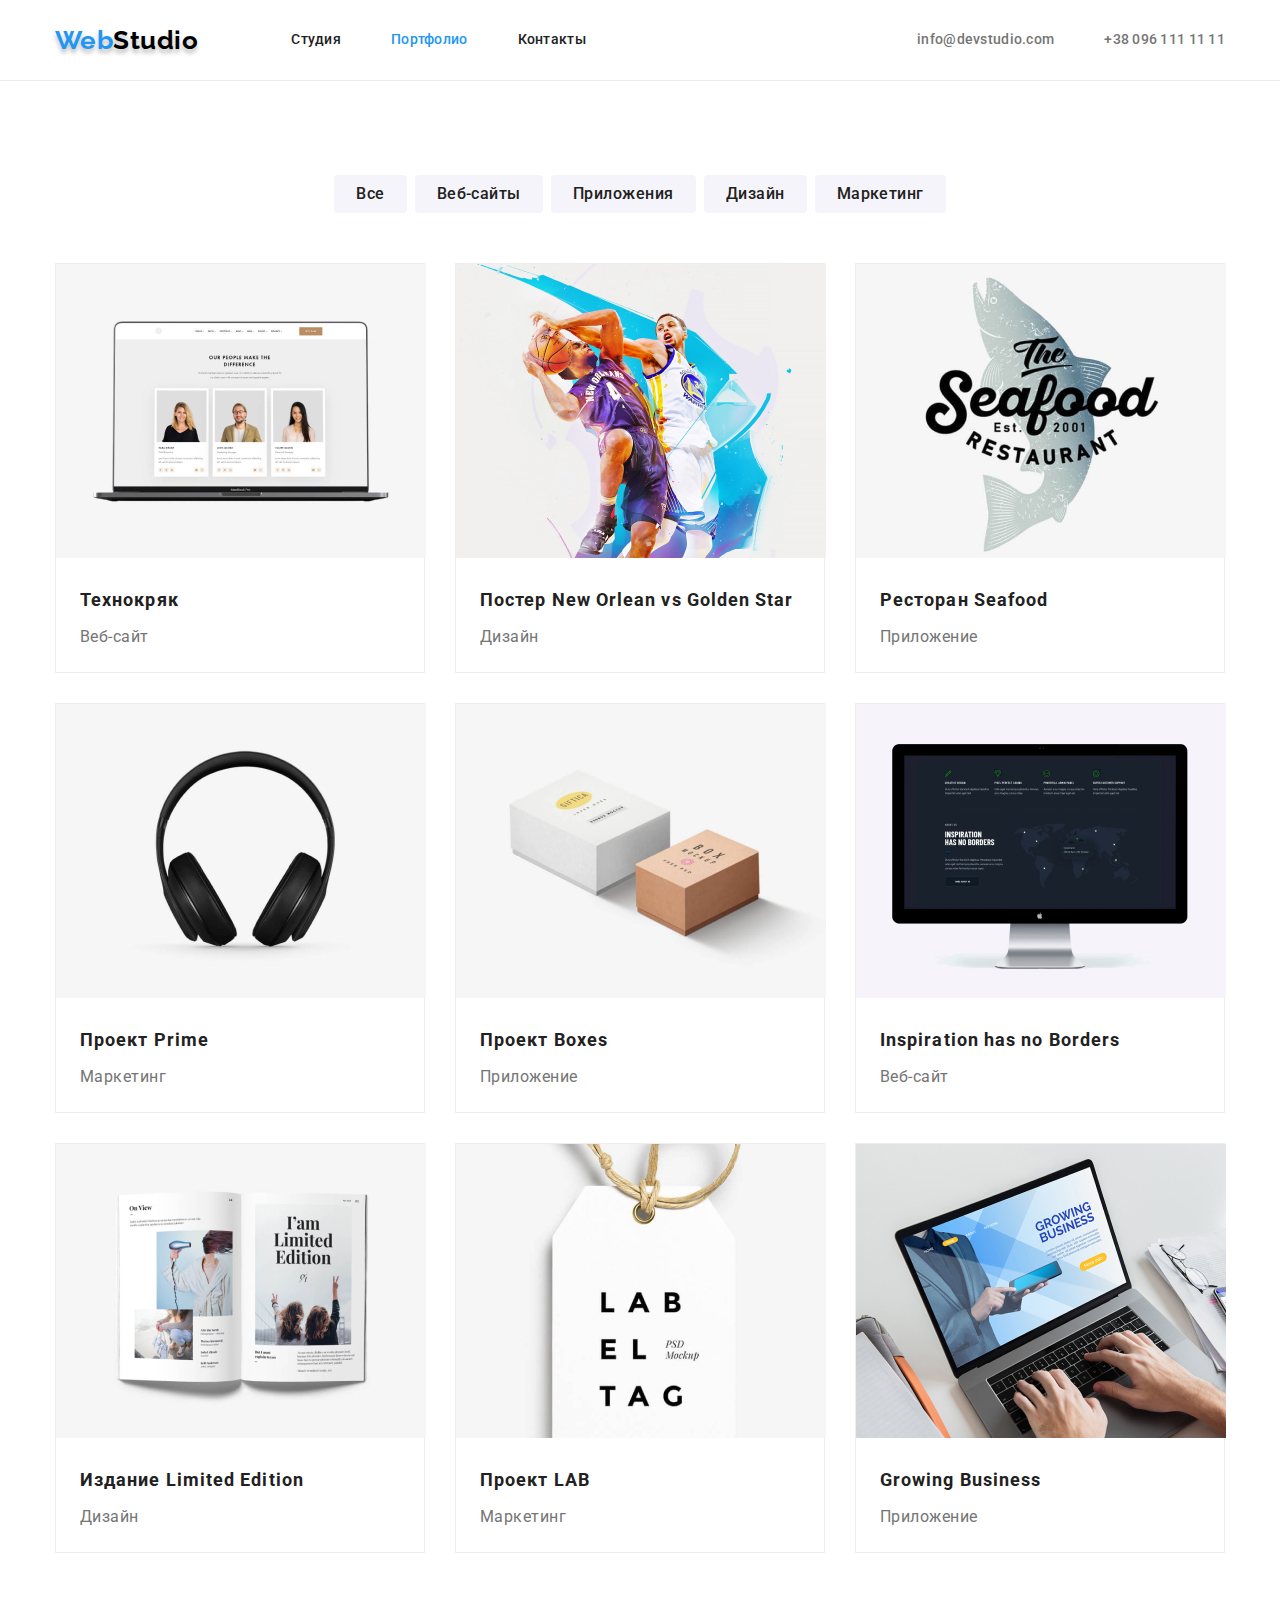
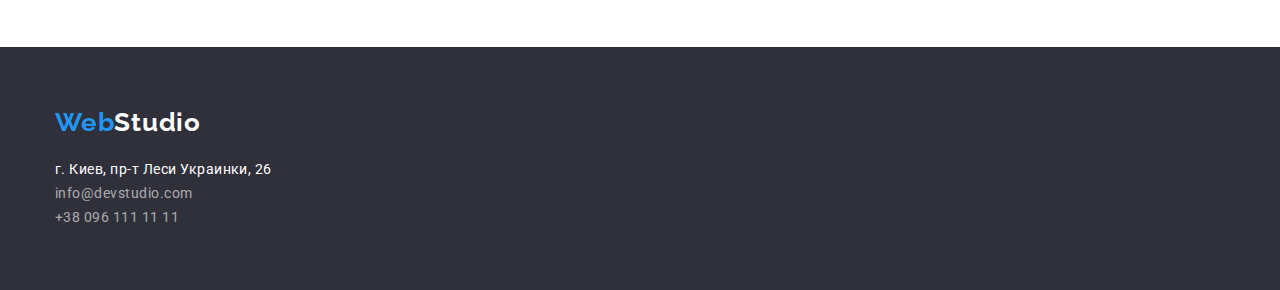
==== commit 903e9e10: "Додає оформлення футера" ====
--- a/portfolio.html
+++ b/portfolio.html
@@ -115,10 +115,12 @@
       <div class="container">
         <a class="logo-footer" lang="en" href="./index.html"><span class="logo-web">Web</span>Studio</a>
         <address class="address-footer">
-          <span class="home-address">г. Киев, пр-т Леси Украинки, 26</span> <br />
-            <a class="link-footer" href="mailto:info@devstudio.com">info@devstudio.com</a> <br />
-            <a class="link-footer" href="tel:+380961111111">+38 096 111 11 11</a>
-        </address>
+          <div>
+            <span class="home-address">г. Киев, пр-т Леси Украинки, 26</span> <br />
+            <div class="mail"><a class="link-footer" href="mailto:info@devstudio.com">info@devstudio.com</a> <br /></div>
+            <div><a class="link-footer" href="tel:+380961111111">+38 096 111 11 11</a></div>
+          </div>
+          </address>
       </div>
     </footer>
 
--- a/css/style.css
+++ b/css/style.css
@@ -303,22 +303,24 @@
   font-weight: var(--secondary-font-weight);
   font-size: 14px;
   line-height: 1.71;
-  letter-spacing: 0.03em;
   font-style: normal;
-  height: 81px;
 }
 
 .home-address {
   color: var(--primary-white-color);
+  margin-bottom: 9px;
 }
 
 .link-footer {
   color: rgba(255, 255, 255, 0.6);
 }
 
+.mail .link-footer {
+  margin-bottom: 9px; 
+}
 
 /* Portfolio page */
-/* Button */
+/* Buttons */
 .portfolio>.container {
   padding-top: 94px;
   padding-bottom: 94px;
@@ -394,4 +396,3 @@
   color: var(--main-text-color);
   margin: 0 24px 20px;
 }
-
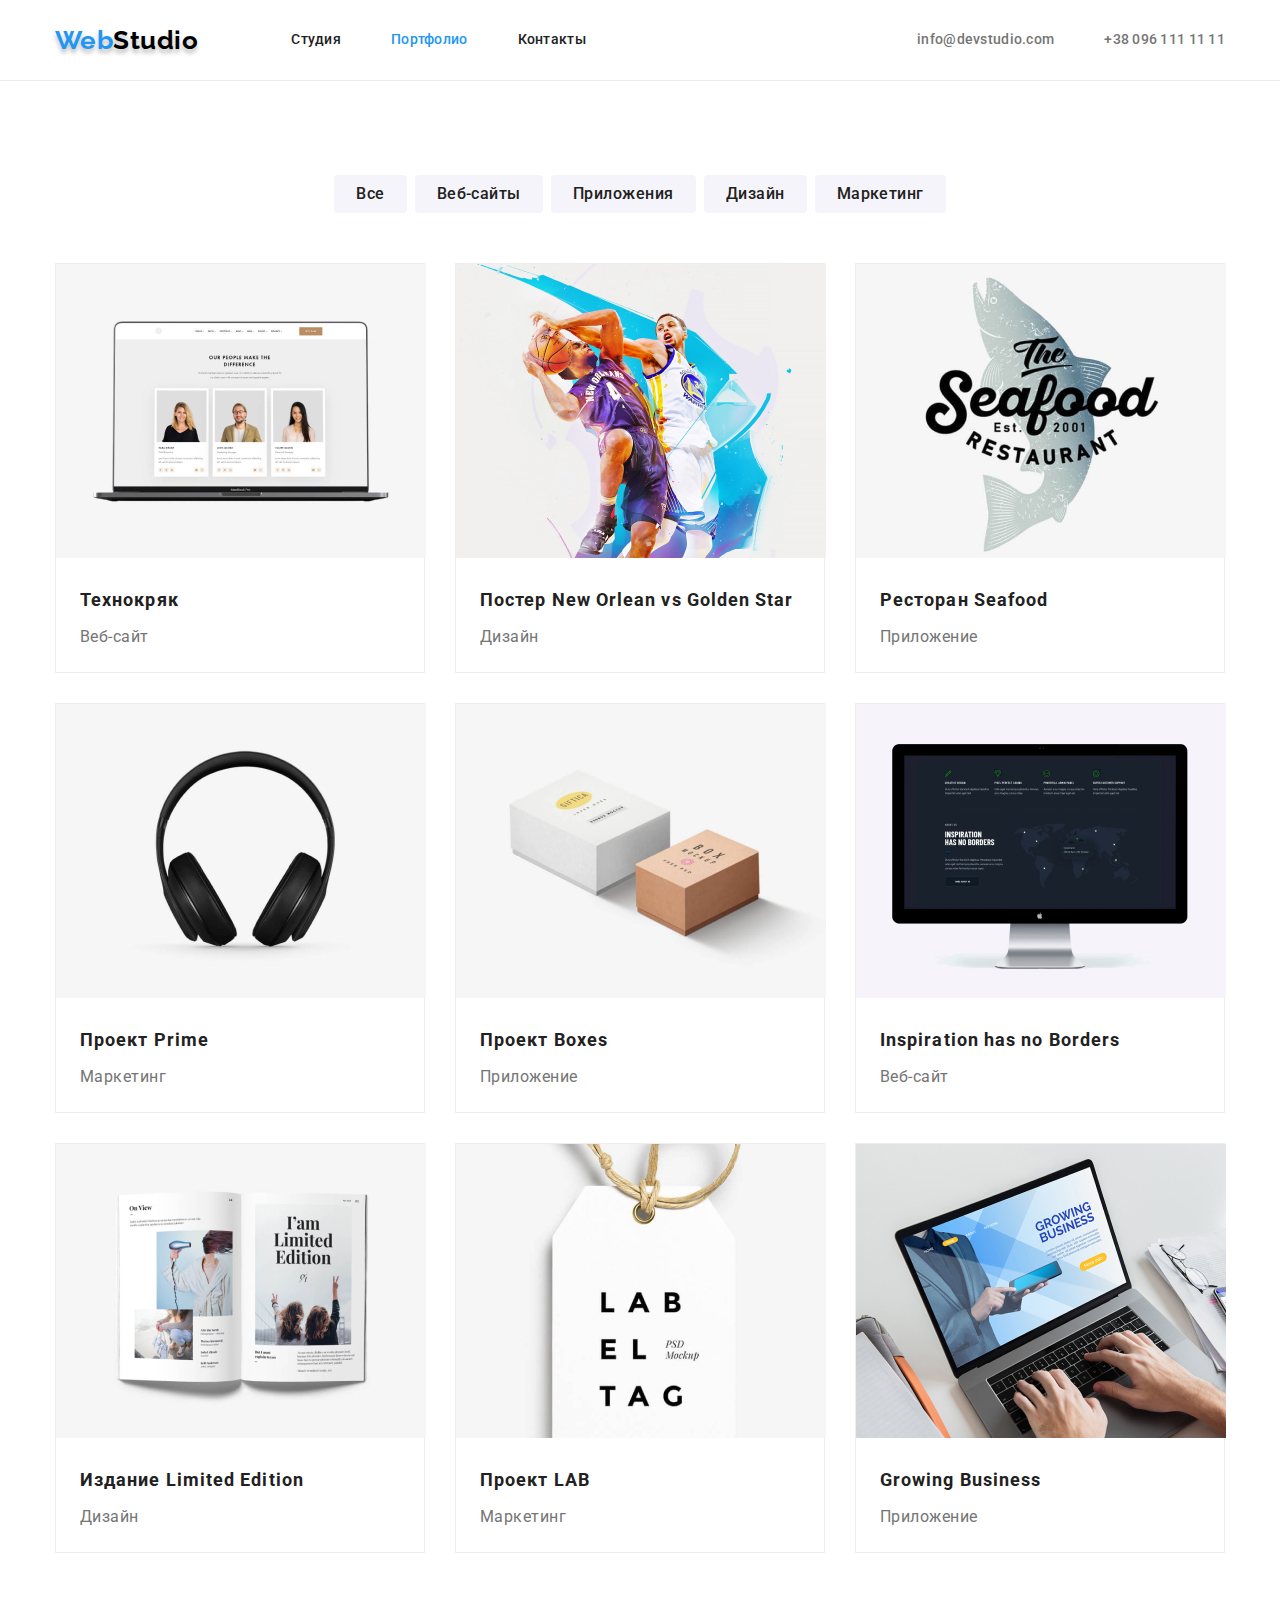
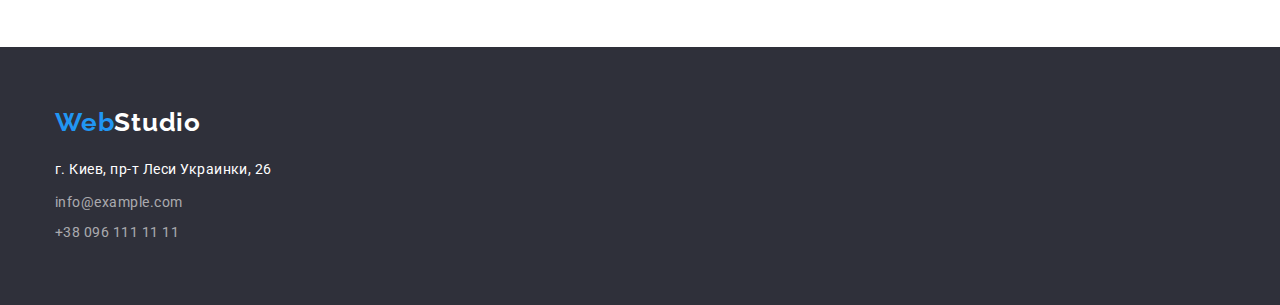
==== commit c5b2d731: "Додає форматування тексту" ====
--- a/portfolio.html
+++ b/portfolio.html
@@ -115,10 +115,10 @@
       <div class="container">
         <a class="logo-footer" lang="en" href="./index.html"><span class="logo-web">Web</span>Studio</a>
         <address class="address-footer">
-          <div>
-            <span class="home-address">г. Киев, пр-т Леси Украинки, 26</span> <br />
-            <div class="mail"><a class="link-footer" href="mailto:info@devstudio.com">info@devstudio.com</a> <br /></div>
-            <div><a class="link-footer" href="tel:+380961111111">+38 096 111 11 11</a></div>
+          <div class="addres-container">
+            <div><span class="home-address">г. Киев, пр-т Леси Украинки, 26</span> <br /></div>
+            <div class="mail"><a class="link-footer" href="mailto:info@example.com">info@example.com</a> <br /></div>
+            <div><a class="link-footer" href="tel:+380991111111">+38 096 111 11 11</a></div>
           </div>
           </address>
       </div>
--- a/css/style.css
+++ b/css/style.css
@@ -315,10 +315,15 @@
   color: rgba(255, 255, 255, 0.6);
 }
 
-.mail .link-footer {
+.mail .link-footer,
+.home-address {
+  display: inline-block;
   margin-bottom: 9px; 
 }
 
+.link-footer {
+  height: 21px;
+}
 /* Portfolio page */
 /* Buttons */
 .portfolio>.container {
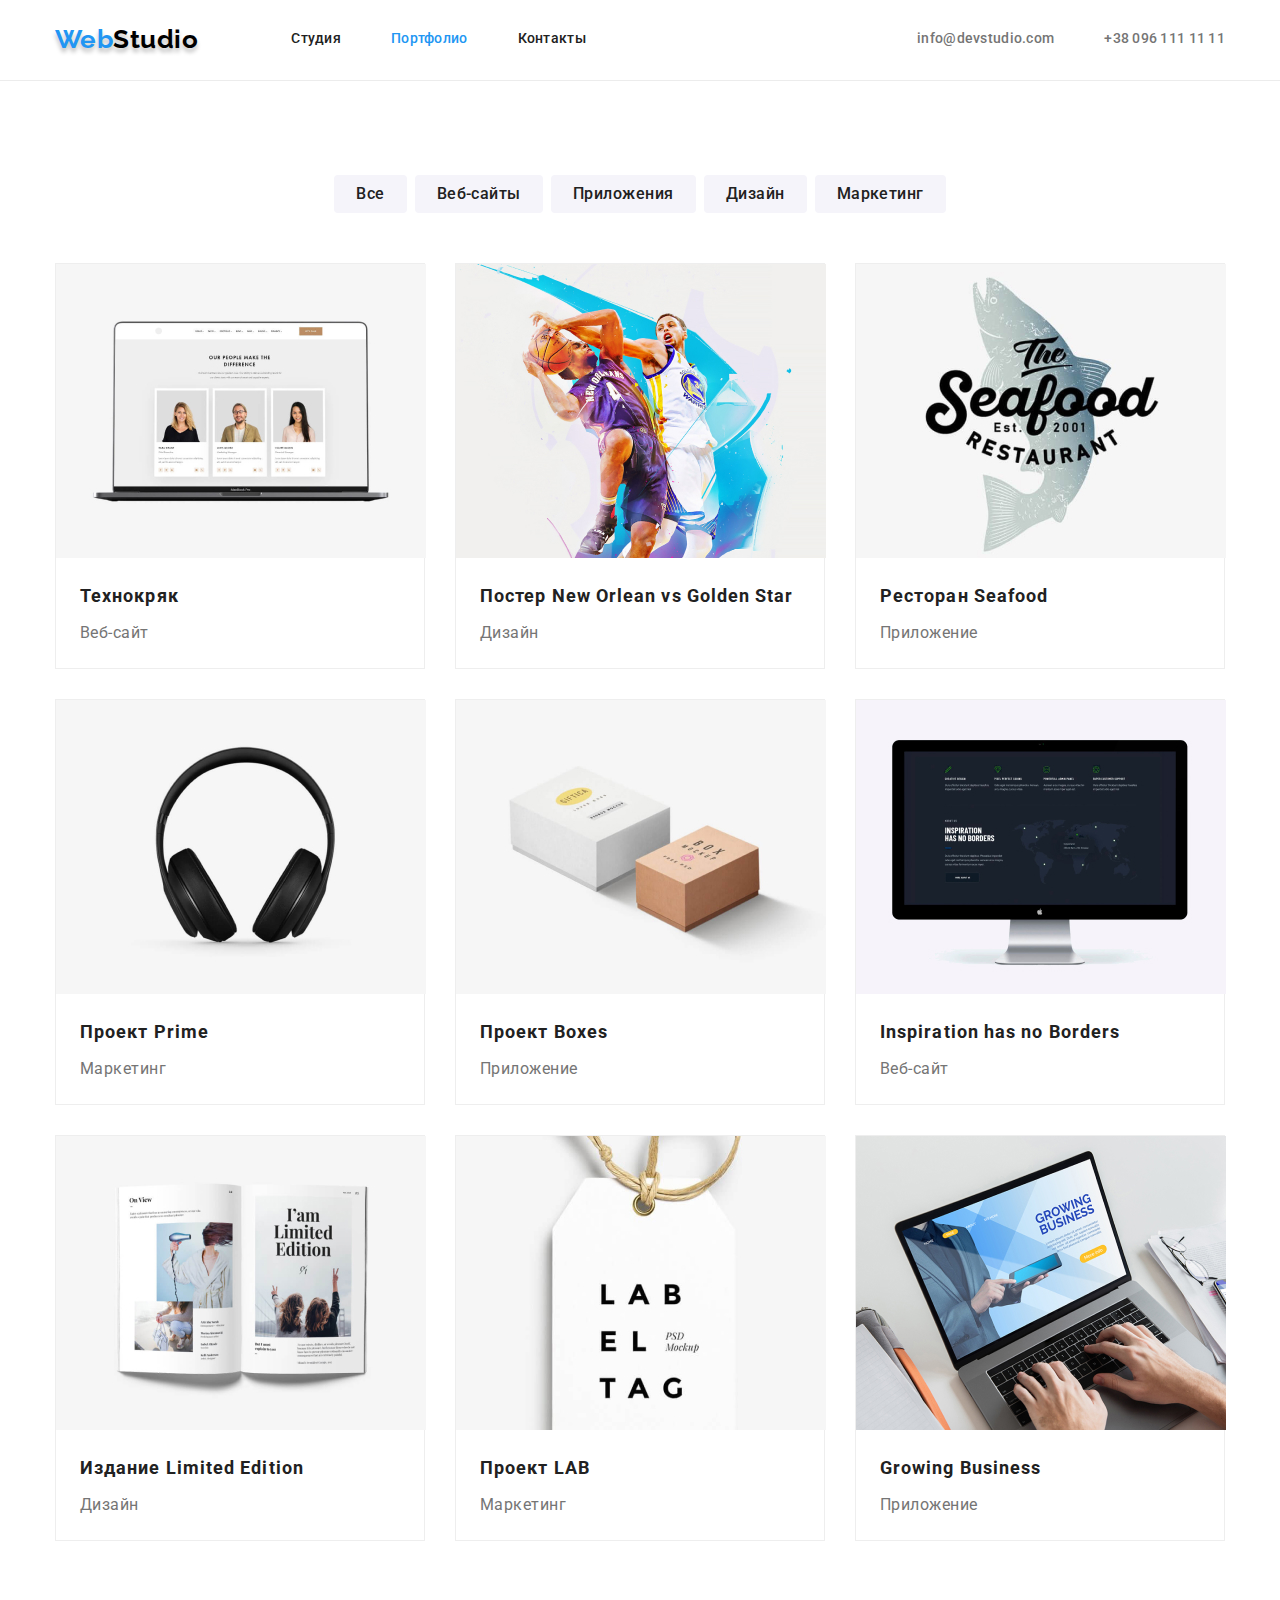
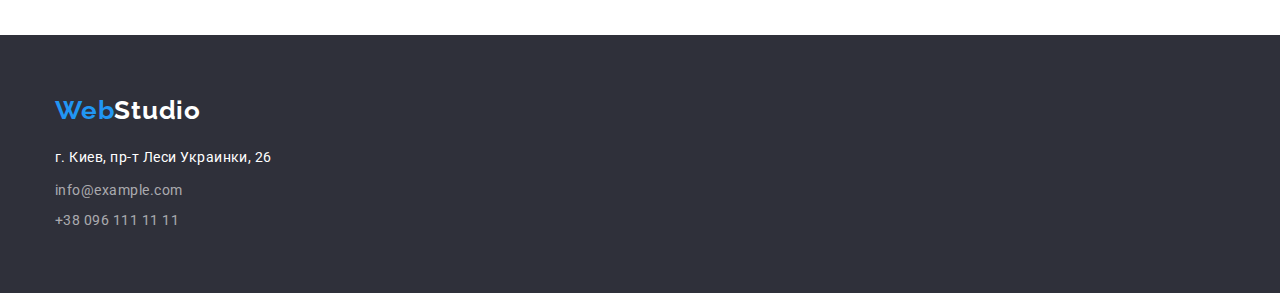
==== commit 605a2ded: "Коректує padding і додає div" ====
--- a/portfolio.html
+++ b/portfolio.html
@@ -44,64 +44,82 @@
             <li>
               <a href="#">
                 <img src="./images/portfolio1.jpg" alt="Ноутбук с открытой страницей в браузере" width="370">
-                <h2 class="portfolio-title">Технокряк</h2>
-                <p class="portfolio-text">Веб-сайт</p>
+                <div class="description-portfolio">
+                  <h2 class="portfolio-title">Технокряк</h2>
+                  <p class="portfolio-text">Веб-сайт</p>
+                </div>
               </a>
             </li>
             <li>
               <a href="#">
                 <img src="./images/portfolio2.jpg" alt="Два баскетболиста с мячом в момент игры" width="370">
-                <h2 class="portfolio-title">Постер New Orlean vs Golden Star</h2>
-                <p class="portfolio-text">Дизайн</p>
+                <div class="description-portfolio">
+                  <h2 class="portfolio-title">Постер New Orlean vs Golden Star</h2>
+                  <p class="portfolio-text">Дизайн</p>
+                </div>
               </a>
             </li>
             <li>
               <a href="#">
                 <img src="./images/portfolio3.jpg" alt="Логотип ресторана с изображением рыбы и названия" width="370">
-                <h2 class="portfolio-title">Ресторан Seafood</h2>
-                <p class="portfolio-text">Приложение</p>
-              </a>
+                <div class="description-portfolio">
+                  <h2 class="portfolio-title">Ресторан Seafood</h2>
+                  <p class="portfolio-text">Приложение</p>
+                </div>
+            </a>
             </li>
             <li>
               <a href="#">
                 <img src="./images/portfolio4.jpg" alt="Чёрные наушники" width="370">
-                <h2 class="portfolio-title">Проект Prime</h2>
-                <p class="portfolio-text">Маркетинг</p>
+                <div class="description-portfolio">
+                  <h2 class="portfolio-title">Проект Prime</h2>
+                  <p class="portfolio-text">Маркетинг</p>
+                </div>
               </a>
             </li>
             <li>
               <a href="#">
                 <img src="./images/portfolio5.jpg" alt="Белая и розовая коробки" width="370">
-                <h2 class="portfolio-title">Проект Boxes</h2>
-                <p class="portfolio-text">Приложение</p>
+                <div class="description-portfolio">
+                  <h2 class="portfolio-title">Проект Boxes</h2>
+                  <p class="portfolio-text">Приложение</p>
+                </div>
               </a>
             </li>
             <li>
               <a href="#">
                 <img src="./images/portfolio6.jpg" alt="Монитор с изображением карты мира" width="370">
-                <h2 class="portfolio-title">Inspiration has no Borders</h2>
-                <p class="portfolio-text">Веб-сайт</p>
+                <div class="description-portfolio">
+                  <h2 class="portfolio-title">Inspiration has no Borders</h2>
+                  <p class="portfolio-text">Веб-сайт</p>
+                </div>
               </a>
             </li>
             <li>
               <a href="#">
                 <img src="./images/portfolio7.jpg" alt="Открытый журнал с текстом и фотографиями" width="370">
-                <h2 class="portfolio-title">Издание Limited Edition</h2>
-                <p class="portfolio-text">Дизайн</p>
+                <div class="description-portfolio">
+                  <h2 class="portfolio-title">Издание Limited Edition</h2>
+                  <p class="portfolio-text">Дизайн</p>
+                </div>
               </a>
             </li>
             <li>
               <a href="#">
                 <img src="./images/portfolio8.jpg" alt="Бирка с надписью" width="370">
-                <h2 class="portfolio-title">Проект LAB</h2>
-                <p class="portfolio-text">Маркетинг</p>
+                <div class="description-portfolio">
+                  <h2 class="portfolio-title">Проект LAB</h2>
+                  <p class="portfolio-text">Маркетинг</p>
+                </div>
               </a>
             </li>
             <li>
               <a href="#">
                 <img src="./images/portfolio9.jpg" alt="Человек печатает на клавиатуре ноутбука" width="370">
-                <h2 class="portfolio-title">Growing Business</h2>
-                <p class="portfolio-text">Приложение</p>
+                <div class="description-portfolio">
+                  <h2 class="portfolio-title">Growing Business</h2>
+                  <p class="portfolio-text">Приложение</p>
+                </div>
               </a>
             </li>
           </ul>
--- a/css/style.css
+++ b/css/style.css
@@ -48,6 +48,10 @@
   margin-bottom: 0;
 }
 
+img {
+  display: block;
+}
+
 .container {
   width: 1200px;
   padding-left: 15px;
@@ -66,6 +70,8 @@
   border-bottom: 1px;
   border-bottom-style: solid;
   border-bottom-color: #ECECEC;
+  padding-top: 24px;
+  padding-bottom: 25px;
 }
 
 .logo-nav {
@@ -87,7 +93,6 @@
   line-height: 1.14;
   letter-spacing: 0.02em;
   display: block;
-  padding: 32px 0;
 }
 
 .nav-list li:not(:last-child) {
@@ -161,6 +166,7 @@
   line-height: 1.88;
   letter-spacing: 0.06em;
   cursor: pointer;
+  outline: transparent;
 }
 
 /* Features section*/
@@ -171,7 +177,7 @@
   height: 1px;
   margin: -1px;
 }
-.features>.container {
+.features {
   padding-top: 94px;
   padding-bottom: 94px;
 }
@@ -199,7 +205,6 @@
   margin-bottom: 10px;
 }
 
-
 .features-text {
   font-weight: var(--secondary-font-weight);
   font-size: 14px;
@@ -207,6 +212,10 @@
 }
 
 /* Work section*/
+.work-section {
+  padding-bottom: 94px;
+}
+
 .work-title {
   color: var(--secondary-text-color);
   font-size: 36px;
@@ -218,7 +227,6 @@
 .work-section .list {
   display: flex;
   align-items: center;
-  margin-bottom: 94px;
 }
 
 .work-section li {
@@ -235,7 +243,7 @@
   background-color: var(--middle-bg-color);
 }
 
-.team .container {
+.team {
   padding-top: 94px;
   padding-bottom: 94px;
 }
@@ -324,9 +332,10 @@
 .link-footer {
   height: 21px;
 }
+
 /* Portfolio page */
 /* Buttons */
-.portfolio>.container {
+.portfolio {
   padding-top: 94px;
   padding-bottom: 94px;
 }
@@ -344,6 +353,7 @@
   border-radius: 4px;
   padding: 6px 22px;
   cursor: pointer;
+  outline: transparent;
 }
 
 .buttons-list>li:not(:last-child) {
@@ -383,15 +393,12 @@
   margin-bottom: 0;
 }
 
-.portfolio-list img {
-  margin-bottom: 20px;
-}
 .portfolio-title {
   color: var(--secondary-text-color);
   font-size: 18px;
   line-height: 2;
   letter-spacing: 0.06em;
-  margin: 0 24px 4px;
+  margin-bottom: 4px;
 }
 
 .portfolio-text {
@@ -399,5 +406,8 @@
   font-size: 16px;
   line-height: 1.88;
   color: var(--main-text-color);
-  margin: 0 24px 20px;
-}
+}
+
+.description-portfolio {
+  padding: 20px 24px;
+}